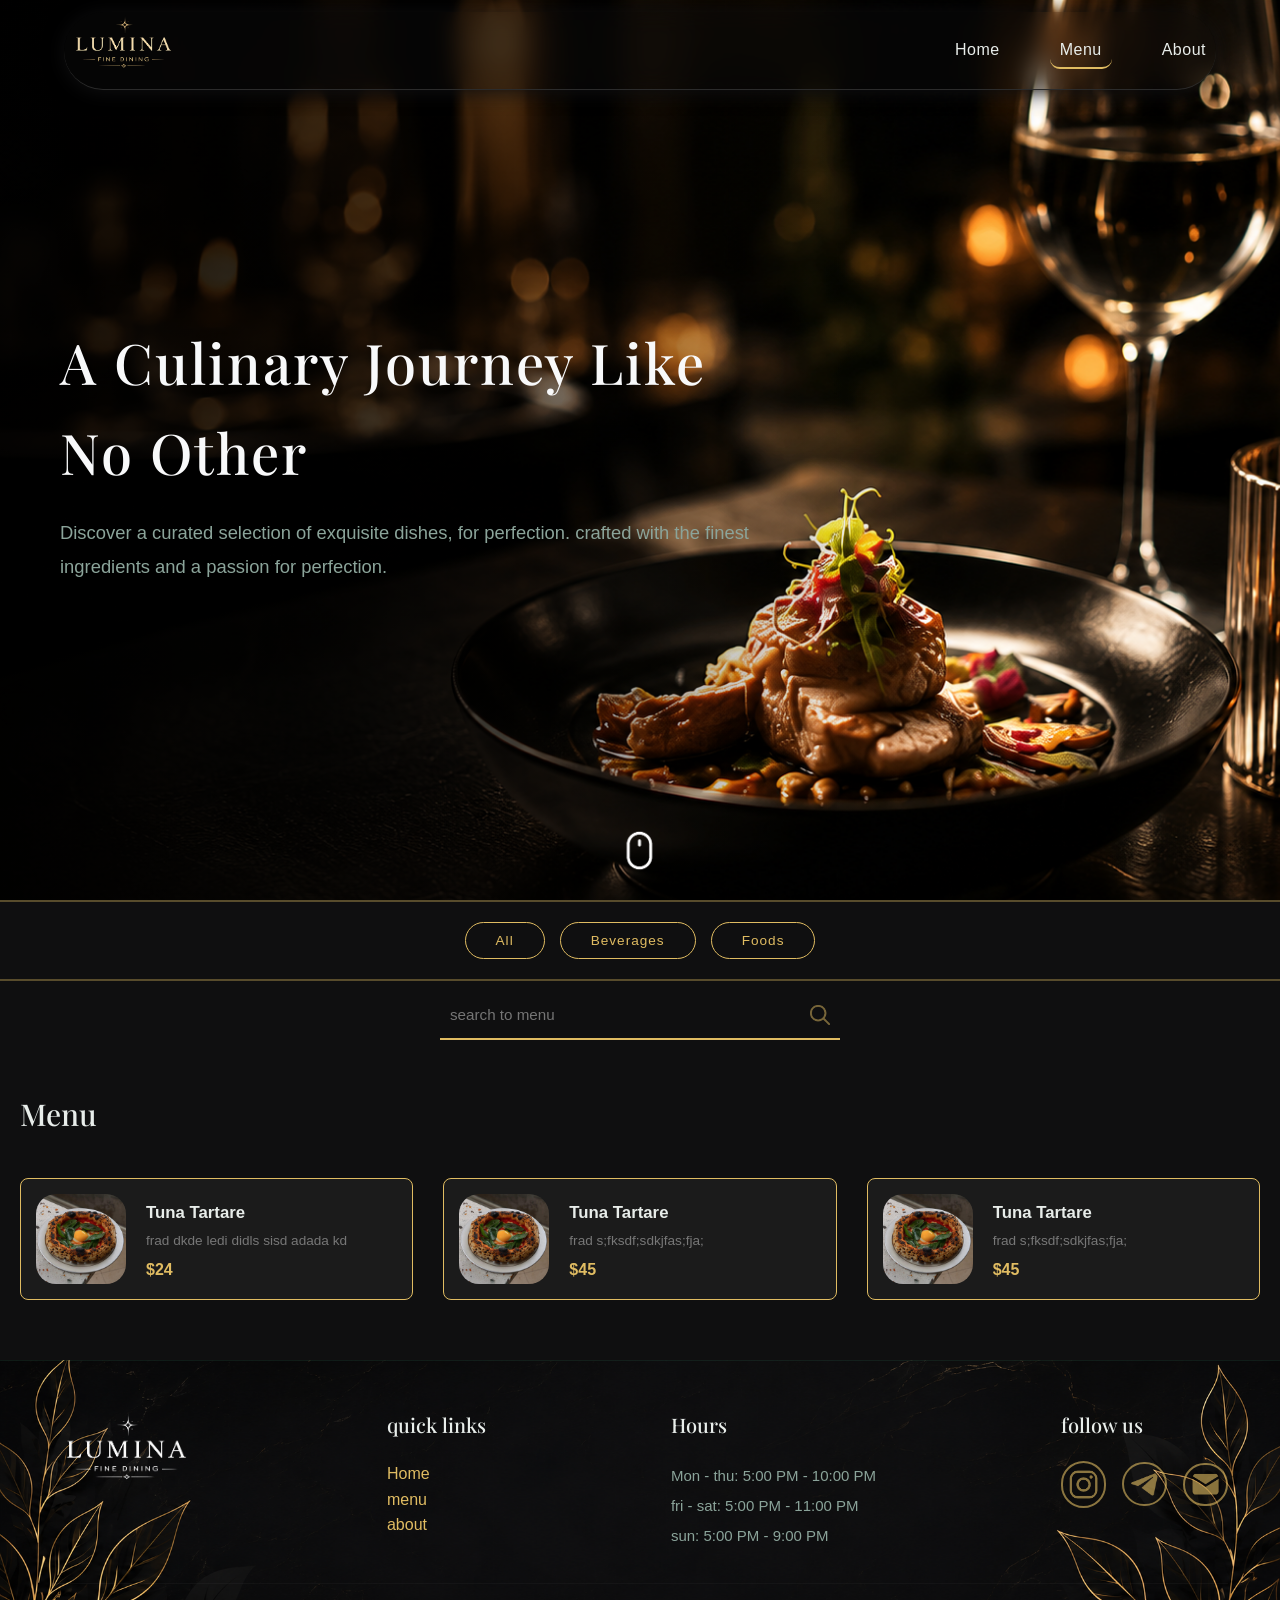
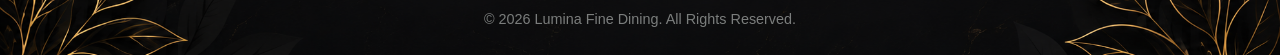
==== pages/menu.html @ c66d8be3 "Adding Lumina to GitHub" ====
<!DOCTYPE html>
<html lang="en">

<head>
    <meta charset="UTF-8">
    <meta name="viewport" content="width=device-width, initial-scale=1.0">
    <meta name="theme-color" content="#e0bc62" />
    <title>Lumina | menu</title>
    <link rel="shortcut icon" href="../assets/icon/favicon.png" type="image/x-icon">
    <link rel="stylesheet" href="../assets/style/style.css">
    <script src="../assets/src/index.js" type="module" defer></script>
</head>
<nav>
        <div class="navbar_box">
            <a href="../index.html" class="logo_imgae">
                <img src="../assets/image/logo.png" alt="image_logo">
            </a>
            <div class="items">
                <a href="../index.html">home</a>
                <a class="items_active">menu</a>
                <a href="">about</a>
            </div>
            <div class="items_menu">
                <img src="../assets/icon/menu.png" alt="">
            </div>
        </div>
    </nav>
<body id="section_one">
    
    <main>
        <section class="header">
            <div class="header_box">
                <h1>A Culinary Journey Like No Other</h1>
                <p>
                    Discover a curated selection of exquisite dishes, for perfection. crafted with the finest ingredients and a passion for perfection.
                </p>
            </div>
            <div class="scroll_box">
                <img class="scroll" src="../assets/icon/iconScroll.png" alt="">
            </div>
        </section>
        <section class="Category">
            <div class="category_box">
                <button id="btn_category_all">all</button>
                <button id="btn_category_beverages">Beverages</button>
                <button id="btn_category_foods">foods</button>
            </div>
        </section>
        <section id="search" class="search">
            <div class="search_box">
                <input type="text" placeholder="search to menu" name="search_box" id="search_box">
                <img src="../assets/icon/search.png" alt="">
            </div>
            
        </section>
        <section class="menu">
            <h2>menu</h2>
            <div class="menu_box">
                <div class="menu_item">
                    <div class="image_menu_item">
                        <img src="../assets/image/items/pizza.jpeg" alt="">
                    </div>
                    <div class="texts_menu_item">
                        <h3>tuna tartare</h3>
                        <p>frad dkde ledi didls sisd  adada kd</p>
                        <span>$24</span>
                    </div>
                </div>
            </div>
        </section>
    </main>
    <footer>
        <div class="footer_box">
            <a href="../index.html" class="logo_image">
                <img src="../assets/image/logo.png" alt="logo_image">
            </a>
            <div class="footer_items hidden">
                <span class="span">quick links</span>
                <div class="links_items">
                    <a href="../index.html">Home</a>
                    <a href="#section_one">menu</a>
                    <a href="">about</a>
                </div>
            </div>
            <div class="footer_items hidden">
                <span class="span">Hours</span>
                <div class="footer_items_hours">
                    <span>Mon - thu: 5:00 PM - 10:00 PM</span>
                    <span>fri - sat: 5:00 PM - 11:00 PM</span>
                    <span>sun: 5:00 PM - 9:00 PM</span>
                </div>
            </div>
            <div class="footer_items">
                <span class="span">follow us</span>
                <ul>
                    <li>
                        <a target="_blank" href="https://www.instagram.com/yavar_mohmadi/">
                            <img width="45px" src="../assets/icon/instagram.png" alt="">
                        </a>
                    </li>
                    <li>
                        <a target="_blank" href="https://t.me/yavarM5492">
                            <img width="45px" src="../assets/icon/telegram.png" alt="">
                        </a>
                    </li>
                    <li>
                        <a target="_blank" href="mailto:yavar3424@gmail.com">
                            <img width="45px" src="../assets/icon/email.png" alt="">
                        </a>
                    </li>
                </ul>
            </div>
            <div class="footer_end">
                <span>© 2026 Lumina Fine Dining. All Rights Reserved.</span>
            </div>
        </div>
    </footer>
</body>

</html>
---- assets/style/style.css ----
/* style.css */
:root {
    --light-bg: #F8F9FA;
    --text-dark: #333333;
    --text-light: #F8F9FA;
    --gold-accent: #e0bc62;
    --dark-text: #E8EDEA;
    --dark-muted: #8BA49A;
}

@font-face {
    font-family: "title";
    src: url(../font/PlayfairDisplay-Medium.ttf);
}

* {
    margin: 0;
    padding: 0;
    box-sizing: border-box;
    scroll-behavior: smooth;
}

body {
    font-family: sans-serif;
    color: var(--dark-text);
    line-height: 1.6;
    background-color: #0F0F10;
}
::selection{
    background-color: var(--gold-accent);
    color: #0F0F10;
}
img , svg{
    user-select: none;
}
::-webkit-scrollbar {
  width: 6px;
}
::-webkit-scrollbar-track {
  background: #0F0F10;
}
::-webkit-scrollbar-thumb {
  background: linear-gradient(to top, #e0bc62b4, transparent);
  border-radius: 10px;
}

a {
    text-decoration: none;
}

/* ===== NAVBAR ===== */
nav {
    margin-top: 20px;
    /* padding: 0.4rem 2rem; */
    background-color: #0f0f1056;
    backdrop-filter: blur(12px);
    box-shadow: 0 2px 20px #0F0F10;
    border-radius: 9999px;
    position: fixed;
    top: 12px;
    left: 0;
    right: 0;
    width: 90%;
    margin: 0 auto;
    z-index: 100;
    border-bottom: 1px solid #2B2B2B;
}

.navbar_box {
    display: flex;
    justify-content: space-between;
    align-items: center;
    max-width: 1200px;
    margin: 0 auto;
}

.logo_imgae img {
    width: 120px;
}

.items {
    display: flex;
    gap: 2.5rem;
    font-weight: 500;
    color: var(--dark-text);
}

.items a {
    cursor: pointer;
    text-transform: capitalize;
    transition: color 0.3s;
    padding: 5px 10px;
    font-size: 1rem;
    color: #E8EDEA;
    letter-spacing: 0.5px;
}

.items a:hover {
    color: var(--gold-accent);
}

.items_active {
    color: var(--gold-accent);
    border-radius: 10px;
    border-bottom: 2px solid var(--gold-accent);
}

.items_menu {
    all: unset;
    display: none;
    cursor: default;
    color: var(--dark-text);
}

.items_menu img {
    width: 35px;
}

/* ===== HEADER SECTION ===== */
.header_section {
    background: linear-gradient(to right, rgba(0, 0, 0, 0.8) 0%, rgba(0, 0, 0, 0.5) 40%, rgba(0, 0, 0, 0) 70%), url('../image/backgruond_section_one.png') center/cover no-repeat;
    color: var(--dark-text);
    padding: 5rem 60px 8rem;
    text-align: left;
    min-height: 100vh;
    display: flex;
    align-items: center;
    position: relative;
}

.header_section::after {
    content: '';
    position: absolute;
    bottom: 0;
    left: 0;
    right: 0;
    height: 120px;
    background: linear-gradient(to top, #0F0F10, transparent);
}

.header_section_box {
    max-width: 1200px;
    /* margin: 0 auto; */
    width: 100%;
    position: relative;
    z-index: 2;
    animation: animation .7s ease-out ;
}
.header_section_text{
    animation: animation .7s ease-out ;
}
.header_section_text h1 {
    font-family: "title", sans-serif;
    font-size: 4.5rem;
    font-weight: 300;
    line-height: 1.1;
    margin-bottom: 0.25rem;
}

.span_h1 {
    font-family: "title", sans-serif;
    font-size: 4.5rem;
    font-weight: 500;
    color: var(--gold-accent);
    display: block;
    margin-bottom: 1.5rem;
}

.header_section_text p {
    font-size: 1.25rem;
    opacity: 0.85;
    max-width: 550px;
    margin-bottom: 2.5rem;
    line-height: 1.7;
}

.explore_menu {
    background: var(--gold-accent);
    color: #1B1B1B;
    display: inline-block;
    text-transform: capitalize;
    border: none;
    padding: 1rem 3.5rem;
    font-family: "title", sans-serif;
    font-size: 1rem;
    font-weight: 600;
    letter-spacing: 1.5px;
    cursor: pointer;
    transition: all 0.5s ease;
    border-radius: 4px;
}

.explore_menu:hover{
    transform: translateY(-4px);
    background-color: #ffd363;
}

/* ===== FEATURES SECTION ===== */
.features {
    padding: 5rem 2rem;
}

.features_box {
    display: grid;
    grid-template-columns: repeat(4, 1fr);
    gap: 2rem;
    max-width: 1200px;
    margin: 0 auto;
}

.features_item {
    background-color: #1B1B1B;
    padding: 2.5rem 1.5rem;
    border-radius: 16px;
    border: 1px solid var(--gold-accent);
    box-shadow: 0 4px 30px rgba(0, 0, 0, 0.3);
    text-align: center;
    transition: transform 0.3s, box-shadow 0.3s, border-color 0.3s;
}

.features_item:hover {
    transform: translateY(-8px);
    box-shadow: 0 12px 40px rgba(0, 0, 0, 0.4);
    border-color: var(--gold-accent);
}

.features_item_icon {
    color: var(--gold-accent);
    margin-bottom: 1.25rem;
}

.features_item_icon svg {
    width: 100px;
    height: 100px;
}

.features_item h4 {
    font-size: 1.3rem;
    font-weight: 600;
    margin-bottom: 0.75rem;
    color: var(--dark-text);
}

.features_item span {
    font-size: 0.95rem;
    color: var(--dark-muted);
    line-height: 1.6;
}

/* ===== CONTACT SECTION ===== */
.Contact {
    padding: 5rem 2rem;
    display: flex;
    justify-content: space-between;
    align-items: center;
    border: 1px solid var(--gold-accent);
    border-left: none;
    border-right: none;
}


.contact_items_left {
    display: flex;
    flex-direction: column;
    margin-left: 25px;
    justify-content: center;
}

.contact_items_right {
    width: 50%;
}

.contact_items_left h2 {
    font-family: "title", sans-serif;
    font-size: 32px !important;
    font-weight: 300;
    color: var(--dark-text);
}

.contact_items_left p {
    font-size: 18px;
    color: var(--dark-muted);
    margin-bottom: 10px;
}

.contact_items_left ul {
    list-style: none;
    display: flex;
    flex-direction: column;
}

.contact_items_left ul li {
    display: flex;
    gap: 1rem;
    margin: 14px 0;
    height: 20px !important;
    font-size: 14px !important;
    color: var(--dark-muted);
}

.contact_items_left ul li img {
    width: 30px;
    height: 30px;
}

.contact_items_left ul li span {
    font-size: 18px;
}

.image_contact {
    color: var(--gold-accent);
    width: 100px;
    height: 100px;
    display: flex;
    align-items: center;
    justify-content: center;
}

.contact_items_right a {
    display: block;
    width: 100%;
    border-radius: 16px;
    overflow: hidden;
    box-shadow: 0 6px 30px rgba(0, 0, 0, 0.3);
    transition: transform 0.3s, box-shadow 0.3s;
    border: 1px solid rgba(45, 106, 79, 0.15);
}

.contact_items_right a:hover {
    transform: scale(1.01);
    box-shadow: 0 10px 40px rgba(0, 0, 0, 0.4);
}

.contact_items_right img {
    width: 100%;
    height: 300px;
    object-fit: cover;
    display: block;
}

/* ===== FOOTER ===== */
footer {
    background: url('../image/backgruond_footer.png') center/cover no-repeat;
    color: var(--dark-text);
    padding: 3rem 2rem 1.5rem;
    border-top: 1px solid rgba(45, 106, 79, 0.2);
    overflow: hidden;
}

.footer_box {
    margin: 0 auto;
    display: flex;
    flex-wrap: wrap;
    justify-content: space-between;
    margin: 0 20px;
}

.logo_image img {
    width: 150px;
    filter: brightness(0) invert(1);
}

.span {
    font-family: "title", sans-serif;
}

.footer_items span {
    font-size: 20px;
    display: flex;
    padding-bottom: 20px;
    color: #E8EDEA;
}

.footer_items img {
    padding: 5px;
    border: 2px solid var(--gold-accent);
    border-radius: 9999px;
}

.footer_items_hours span {
    color: var(--dark-muted);
    font-size: 18px;
    padding: 3px 0;
}

.footer_items ul {
    display: flex;
    gap: 1rem;
    list-style: none;
}

.footer_items ul li {
    display: flex;
    align-items: center;
}
.scroll_box{
    width: 100%;
    position: absolute;
    left: 0;
    display: flex;
    flex-direction: column;
    align-items: center;
    margin-bottom: 0px;
    bottom: 0;
    z-index: 10;
}
.scroll_boxx{
    /* margin-bottom: 40px; */
}
.scroll{
    width: 100px;
    bottom: 2px;
    animation: identifier 1.5s ease-in-out infinite alternate;
}
@keyframes identifier {
    0%{
        transform: translateY(-30px);
    }
    100%{
        transform: translateY(0);
    }
}
.footer_items ul li a {
    color: var(--dark-text);
    opacity: 0.6;
    transition: opacity 0.3s, color 0.3s, transform 0.2s;
    display: inline-block;
}

.footer_items ul li a:hover {
    opacity: 1;
    color: var(--gold-accent);
    transform: translateY(-2px);
}

.links_items a {
    display: flex;
    flex-direction: column;
    color: var(--gold-accent);
    font-size: 16px;
}

.footer_items_hours>span {
    font-size: 15px;
}

.footer_end {
    width: 100%;
    text-align: center;
    margin-top: 2rem;
    padding-top: 1.5rem;
    border-top: 1px solid rgba(255, 255, 255, 0.06);
    font-size: 0.9rem;
    opacity: 0.5;
}

.item_load {
    opacity: 0;
    transform: translateY(80px);
    transition: all 0.7s ease;
}

.item_load_show {
    transform: scale(1);
    transform: translateY(0);
    opacity: 1;
}

/* ===== RESPONSIVE ===== */
@media (max-width: 992px) {
    .features_box {
        grid-template-columns: repeat(2, 1fr);
    }

    .header_section_text h1,
    .span_h1 {
        font-size: 3.2rem;
    }

    .header_section {
        padding: 7rem 2rem 6rem;
        min-height: 70vh;
    }
}

@media (max-width: 768px) {
    .items {
        display: none;
    }

    .items_menu {
        display: block;
    }
    .items_menu img{
        width: 30px;
    }
    .header_section {
        padding: 5rem 1.5rem 4rem;
        min-height: 60vh;
    }

    .hidden {
        display: none;
    }

    .footer_items>span {
        justify-content: center;
    }
    .scroll_box{
        display: none;
    }
    .header_section_text h1,
    .span_h1 {
        font-size: 2.4rem;
    }

    .header_section_text p {
        font-size: 1rem;
    }

    .features_box {
        grid-template-columns: 1fr;
    }

    .features_item {
        padding: 2rem 1.5rem;
    }

    .Contact {
        padding: 3rem 1.5rem;
    }

    .contact_items_left,
    .contact_items_right {
        flex: 1 1 100%;
        gap: 2rem;
    }

    .contact_items_left h2 {
        font-size: 2rem;
    }

    .Contact {
        flex-direction: column;
    }

    .contact_items_right {
        width: 90%;
        margin-top: 20px;
    }

    .footer_box {
        flex-direction: column;
        gap: 2rem;
        text-align: center;
    }

    .footer_items ul {
        gap: 1rem;
        flex-wrap: wrap;
        justify-content: center;
    }
}

@media (max-width: 480px) {
    nav {
        padding: 0.6rem 1rem;
    }

    .logo_imgae img {
        width: 80px;
    }

    .header_section_text h1,
    .span_h1 {
        font-size: 1.8rem;
    }

    .explore_menu {
        padding: 0.8rem 2rem;
        font-size: 0.9rem;
    }

    .contact_items_left h2 {
        font-size: 1.6rem;
    }

    .contact_items_left ul li {
        font-size: 0.9rem;
    }

    .features_item_icon svg {
        width: 44px;
        height: 44px;
    }

    .footer_items img {
        width: 40px;
    }
}

/* ============================================================
   MENU PAGE STYLES
   ============================================================ */

/* ----- HEADER SECTION (قرمز موقتی برای دسکتاپ) ----- */
.header {
    background: linear-gradient(to right, rgba(0, 0, 0, 0.8) 0%, rgba(0, 0, 0, 0.5) 40%, rgba(0, 0, 0, 0) 70%), url('../image/food_header_menu.png') center/cover no-repeat;
    padding: 0px 60px 0px;
    text-align: start;
    top: 0;
    color: var(--text-light, #F8F9FA);
    min-height: 100vh;
    display: flex;
    align-items: center;
    justify-content: start;
}

.header_box {
    max-width: 700px;
    animation: animation .7s ease-out ;
}

@keyframes animation {
    0% {
        opacity: 0;
        transform: translateY(80px);
    }

    100% {
        transform: scale(1);
        transform: translateY(0);
        opacity: 1;
    }
}

.header_box h1 {
    font-family: "title";
    font-size: clamp(2rem, 5vw, 3.5rem);
    font-weight: 300;
    letter-spacing: 2px;
    margin-bottom: 20px;
}

.header_box p {
    font-size: clamp(0.95rem, 1.5vw, 1.15rem);
    color: var(--dark-muted);
    font-weight: 300;
    line-height: 1.8;
}

/* ===== CATEGORY FILTER ===== */
.Category {
    padding: 20px;
    text-align: center;
    border: 2px solid #e0bc6259;
    border-right: none;
    border-left: none;
}

.category_box {
    display: flex;
    justify-content: center;
    gap: 15px;
    flex-wrap: wrap;
}
.category_box button {
    padding: 10px 30px;
    border: 1px solid var(--gold-accent);
    background: transparent;
    color: var(--gold-accent);
    font-size: 0.85rem;
    font-weight: 500;
    letter-spacing: 1px;
    text-transform: capitalize;
    cursor: pointer;
    transition: all 0.3s ease;
    font-family: inherit;
    border-radius: 30px;
}

.category_box button:hover,
.category_box button.active {
    background: var(--gold-accent, #e0bc62);
    color: #ffffff;
}
.menu_explore{
    margin-top: 30px;
}
/* ===== SEARCH BAR ===== */
.search {
    padding: 10px 20px 30px;
    text-align: center;
}

.search_box {
    max-width: 400px;
    margin: 0 auto;
    display: flex;
    align-items: center;
    border-bottom: 2px solid var(--gold-accent, #e0bc62);
    padding: 5px 10px;
}

.search_box input {
    flex: 1;
    border: none;
    outline: none;
    padding: 10px 0;
    font-size: 0.95rem;
    font-family: inherit;
    background: transparent;
    color: #999;
    font-weight: 300;
}

.search_box img {
    width: 20px;
    height: 20px;
    opacity: 0.5;
}

/* ===== MENU GRID ===== */
.menu {
    padding: 20px 20px 60px;
    max-width: 1300px;
    margin: 0 auto;
}

.menu_box {
    display: grid;
    grid-template-columns: repeat(auto-fill, minmax(320px, 1fr));
    gap: 35px 30px;
}

.menu h2 {
    font-family: "title";
    font-weight: 400;
    font-size: 30px;
    text-transform: capitalize;
    padding-bottom: 40px;
}

/* ===== MENU ITEM ===== */
.menu_item {
    display: flex;
    gap: 20px;
    align-items: center;
    padding: 15px;
    border-radius: 8px;
    transition: all 0.3s ease;
    cursor: pointer;
    border: 1px solid var(--gold-accent);
    background: #1B1B1B;
}

.menu_item:hover {
    transform: translateY(-4px);
    box-shadow: 0 0px 15px #0000008d;
}

.image_menu_item {
    width: 90px;
    height: 90px;
    flex-shrink: 0;
    border-radius: 20px;
    overflow: hidden;
}

.image_menu_item img {
    width: 100%;
    height: 100%;
    object-fit: cover;
}

.texts_menu_item {
    text-align: start;
    padding-top: 5px;
}

.texts_menu_item h3 {
    font-size: 1.05rem;
    font-weight: 700;
    color: var(--dark-text);
    margin-bottom: 4px;
    text-transform: capitalize;
}

.texts_menu_item p {
    font-size: 0.85rem;
    color: #777;
    font-weight: 300;
    line-height: 1.5;
    margin-bottom: 6px;
}

.texts_menu_item span {
    font-size: 1rem;
    text-align: end;
    font-weight: 600;
    color: var(--gold-accent, #e0bc62);
}

/* ===== RESPONSIVE ===== */

/* تبلت و موبایل - حذف رنگ قرمز */
@media (max-width: 1024px) {
    .header {
        background-image: linear-gradient(rgba(0, 0, 0, 0.175)), url(../image/food_header_menu.png);
        padding: 100px 20px 60px;
    }
    .header_box p{
        color: var(--light-bg);
    }
}

@media (max-width: 768px) {
     ::-webkit-scrollbar {
        width: 0;
        height: 0;
        background: transparent;
    }
    
    * {
        scrollbar-width: none;
        -ms-overflow-style: none;
    }
    .header {
        padding: 90px 16px 50px;
        min-height: auto;
    }
    .header_box h1 {
        font-size: 1.8rem;
    }

    .menu_box {
        grid-template-columns: 1fr;
        gap: 20px;
    }

    .menu_item {
        padding: 12px;
        gap: 15px;
    }

    .image_menu_item {
        width: 70px;
        height: 70px;
    }

    .texts_menu_item h3 {
        font-size: 0.95rem;
    }

    .texts_menu_item p {
        font-size: 0.8rem;
    }

    .category_box {
        gap: 10px;
    }

    .category_box button {
        padding: 8px 20px;
        font-size: 0.75rem;
    }

    .search_box {
        max-width: 300px;
    }
}

@media (max-width: 480px) {
    .header {
        padding: 80px 12px 40px;
    }

    .header_box h1 {
        font-size: 1.5rem;
    }

    .header_box p {
        font-size: 0.85rem;
    }

    .image_menu_item {
        width: 60px;
        height: 60px;
    }

    .texts_menu_item h3 {
        font-size: 0.85rem;
    }

    .texts_menu_item p {
        font-size: 0.75rem;
    }

    .texts_menu_item span {
        font-size: 0.85rem;
    }

    .category_box button {
        padding: 6px 16px;
        font-size: 0.7rem;
    }

    .menu {
        padding: 10px 12px 40px;
    }
}
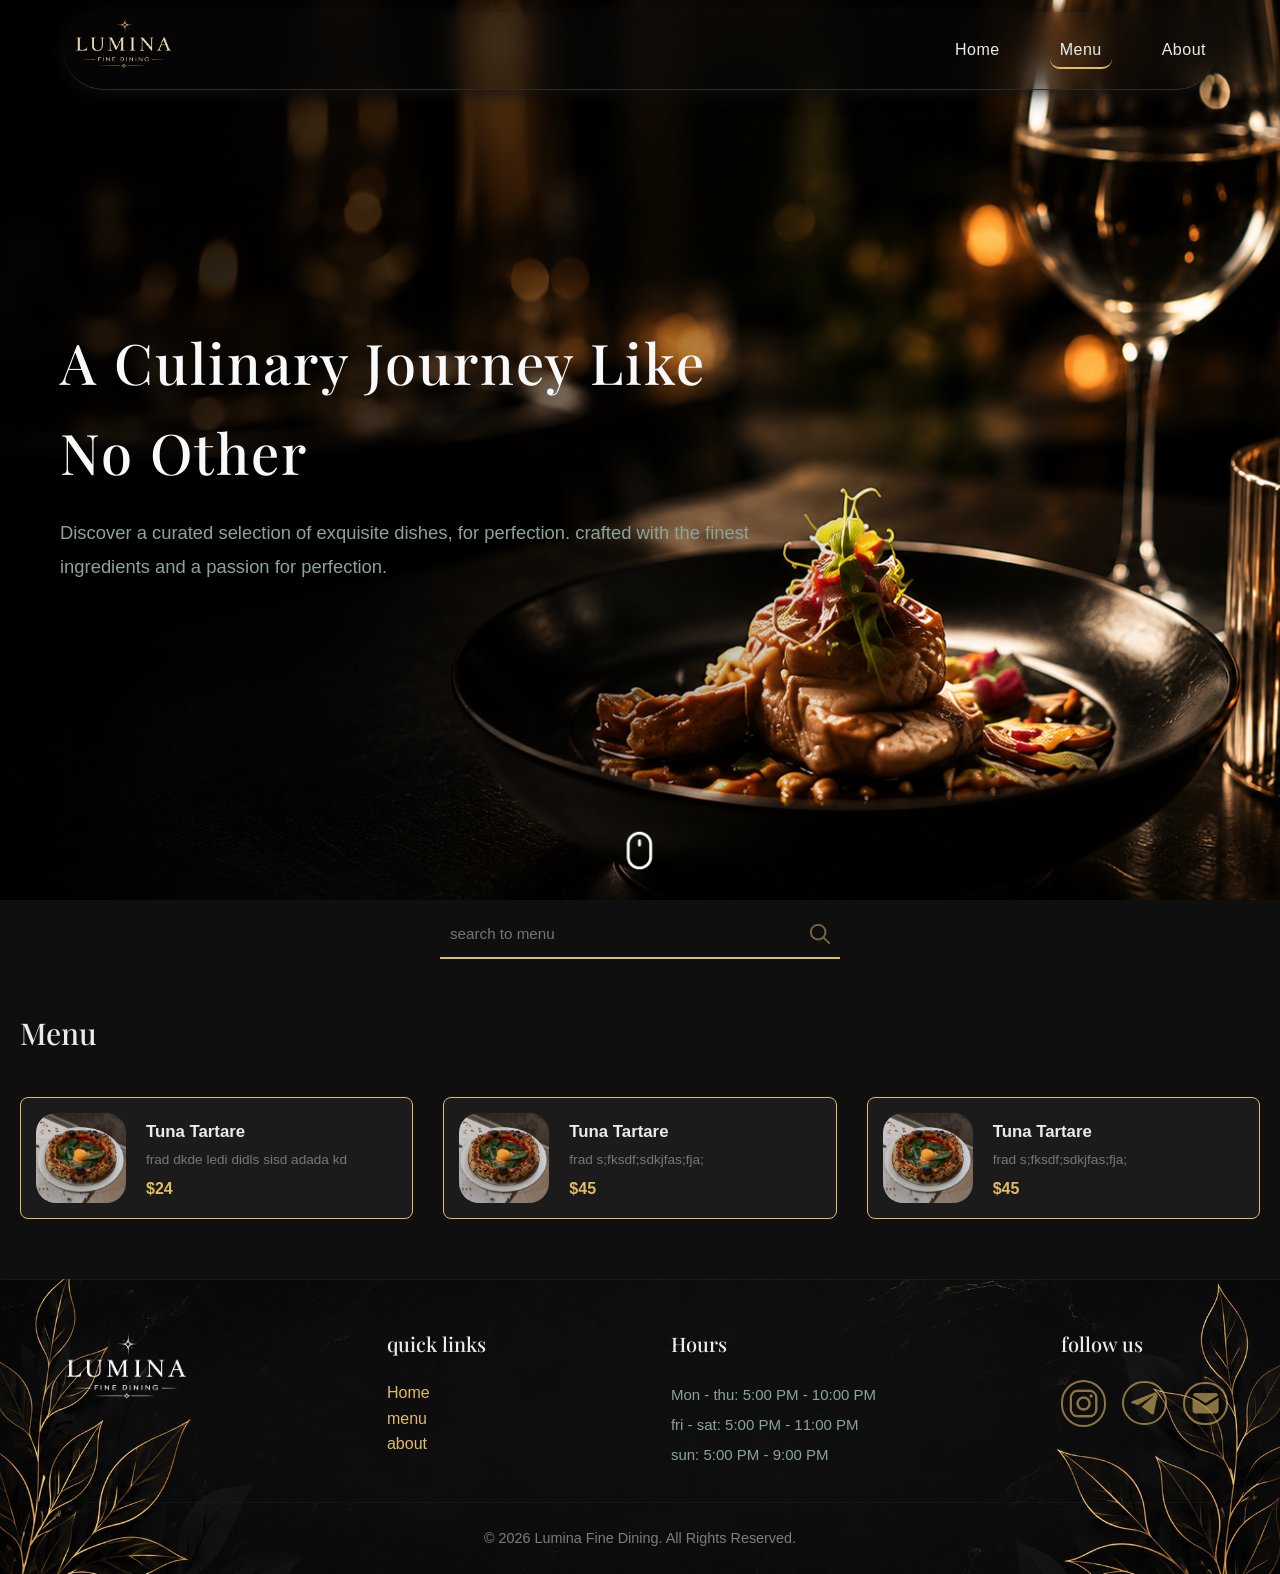
==== commit 64235eba: "Clear category" ====
--- a/pages/menu.html
+++ b/pages/menu.html
@@ -37,13 +37,6 @@
             </div>
             <div class="scroll_box">
                 <img class="scroll" src="../assets/icon/iconScroll.png" alt="">
-            </div>
-        </section>
-        <section class="Category">
-            <div class="category_box">
-                <button id="btn_category_all">all</button>
-                <button id="btn_category_beverages">Beverages</button>
-                <button id="btn_category_foods">foods</button>
             </div>
         </section>
         <section id="search" class="search">
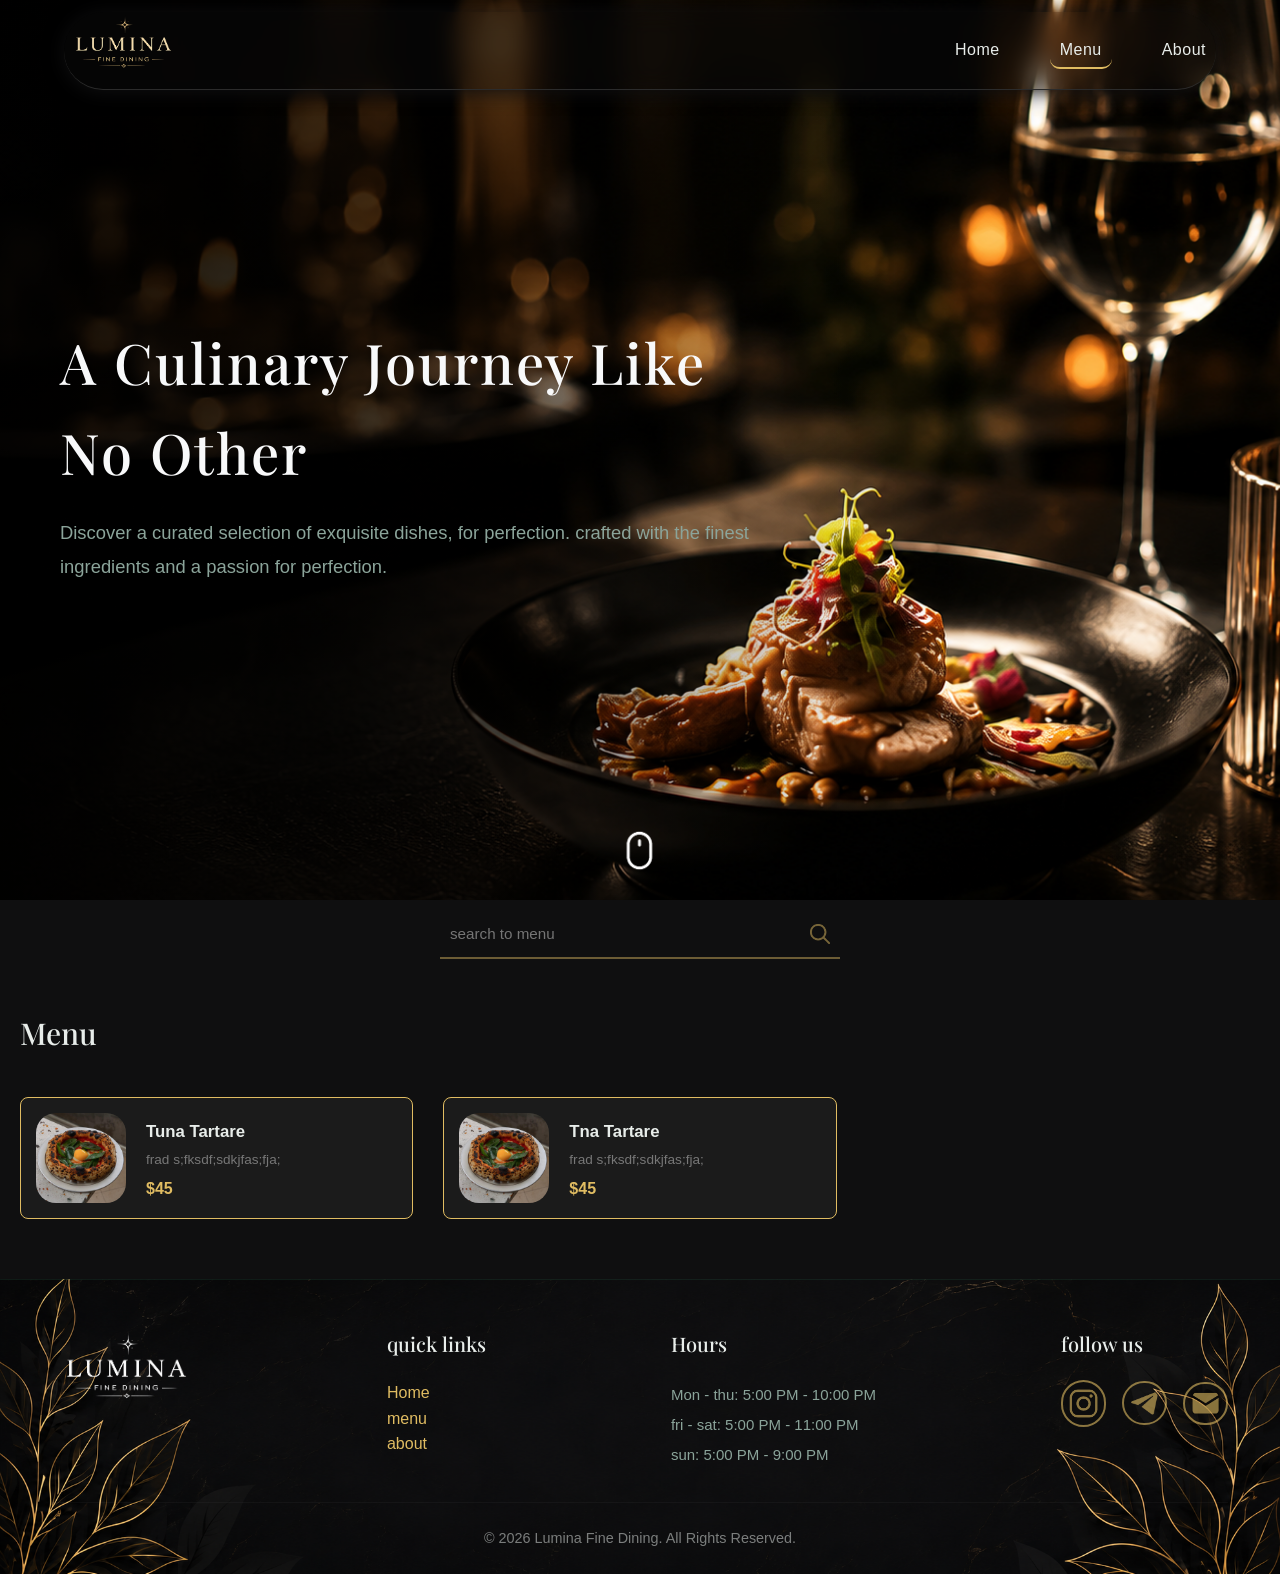
==== commit 2b857b84: "Creating a search box" ====
--- a/pages/menu.html
+++ b/pages/menu.html
@@ -44,7 +44,6 @@
                 <input type="text" placeholder="search to menu" name="search_box" id="search_box">
                 <img src="../assets/icon/search.png" alt="">
             </div>
-            
         </section>
         <section class="menu">
             <h2>menu</h2>
--- a/assets/style/style.css
+++ b/assets/style/style.css
@@ -40,10 +40,14 @@
   background: #0F0F10;
 }
 ::-webkit-scrollbar-thumb {
-  background: linear-gradient(to top, #e0bc62b4, transparent);
+    background-color: #e0bc62b4;
+  /* background: linear-gradient(to top, #e0bc62b4, transparent); */
   border-radius: 10px;
-}
-
+  transition: background-color 3s ease;
+}
+::-webkit-scrollbar-thumb:hover{
+    background-color: #f0c968ca;
+}
 a {
     text-decoration: none;
 }
@@ -698,8 +702,12 @@
     margin: 0 auto;
     display: flex;
     align-items: center;
-    border-bottom: 2px solid var(--gold-accent, #e0bc62);
+    border-bottom: 2px solid #e0bc6272;
     padding: 5px 10px;
+    transition: border-bottom .3s ease-in-out;
+}
+.search_box_fucos{
+    border-bottom: 2px solid #f1c34e;
 }
 
 .search_box input {
@@ -713,13 +721,14 @@
     color: #999;
     font-weight: 300;
 }
-
 .search_box img {
     width: 20px;
     height: 20px;
     opacity: 0.5;
 }
-
+.response{
+    color: #777;
+}
 /* ===== MENU GRID ===== */
 .menu {
     padding: 20px 20px 60px;
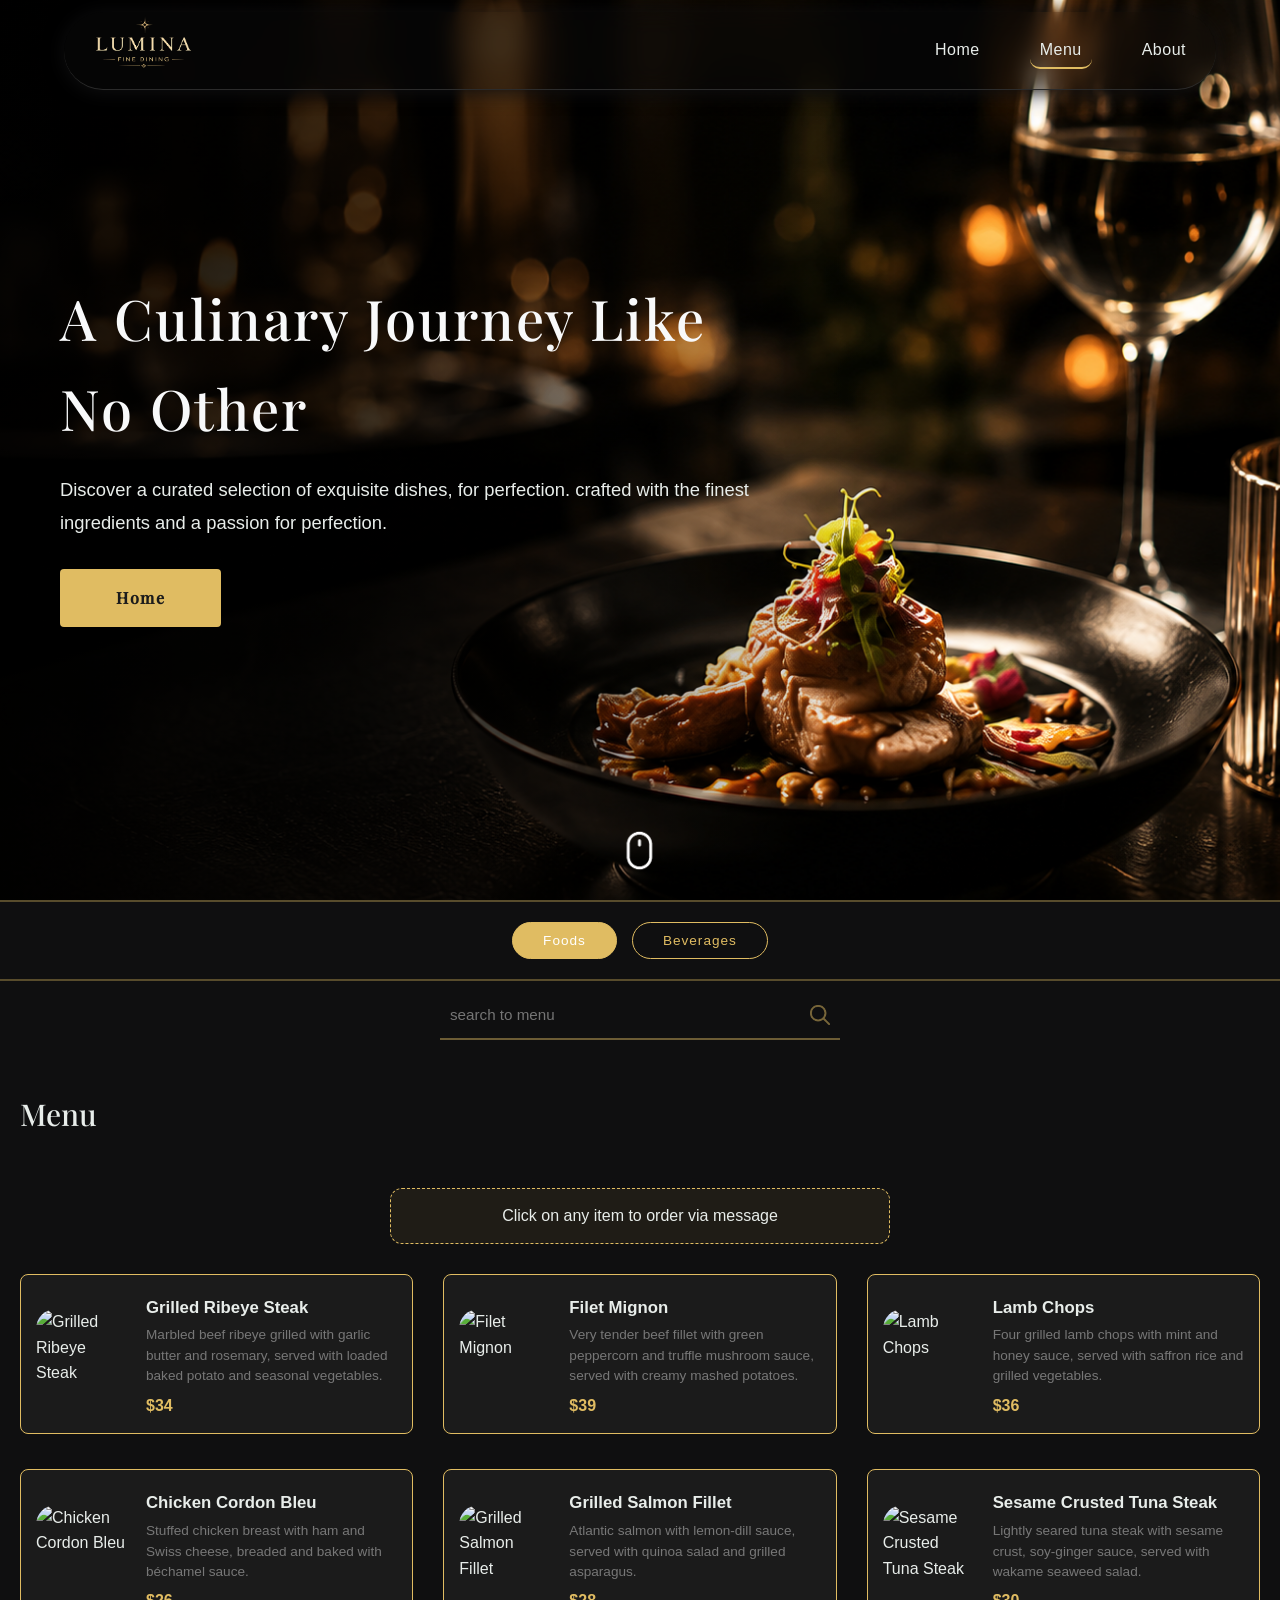
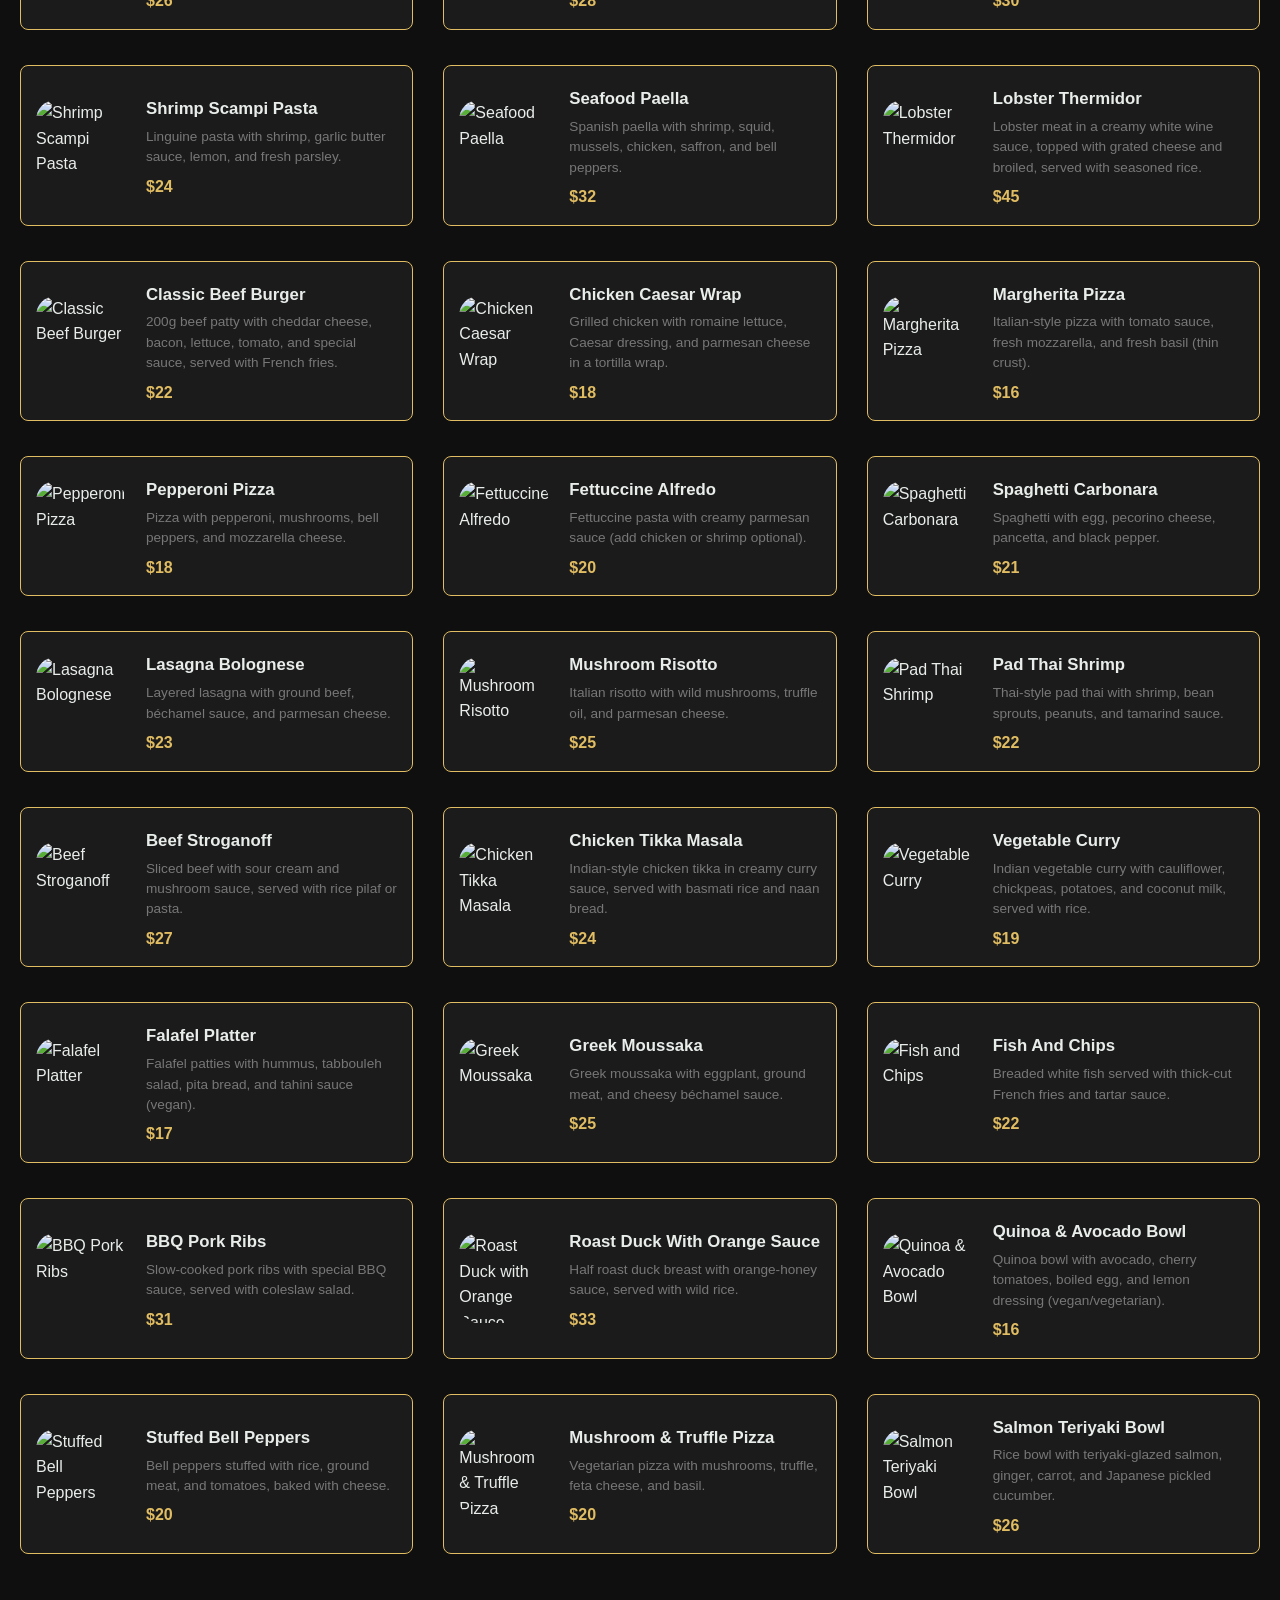
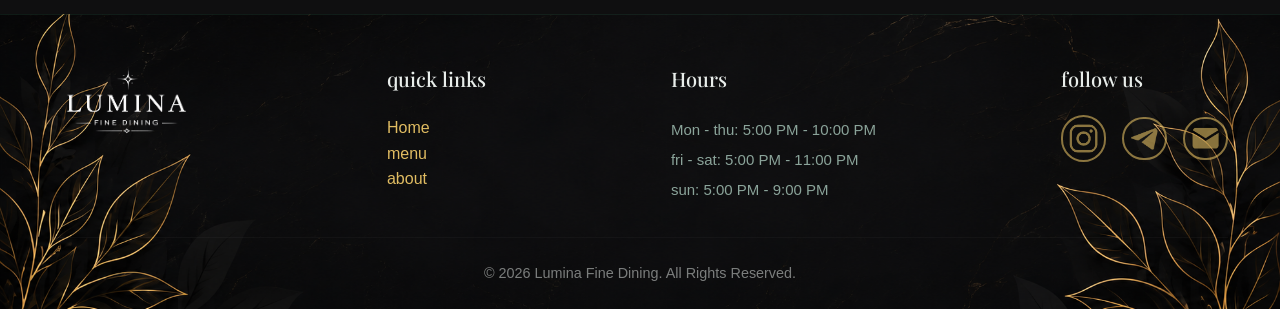
==== commit d93b62e2: "Completing the project" ====
--- a/pages/menu.html
+++ b/pages/menu.html
@@ -10,55 +10,90 @@
     <link rel="stylesheet" href="../assets/style/style.css">
     <script src="../assets/src/index.js" type="module" defer></script>
 </head>
-<nav>
-        <div class="navbar_box">
-            <a href="../index.html" class="logo_imgae">
-                <img src="../assets/image/logo.png" alt="image_logo">
-            </a>
-            <div class="items">
-                <a href="../index.html">home</a>
-                <a class="items_active">menu</a>
-                <a href="">about</a>
+<body id="section_one">
+<header>
+    <nav>
+    <div class="navbar_box">
+        <a href="../index.html" class="logo_imgae">
+            <img src="../assets/image/logo.png" alt="image_logo">
+        </a>
+        <div class="items">
+            <a href="../index.html">home</a>
+            <a class="items_active">menu</a>
+            <a href="about.html">about</a>
+        </div>
+        <div class="items_menu">
+            <img src="../assets/icon/menu.png" alt="">
+        </div>
+    </div>
+</nav>
+<div class="allbg"></div>
+    <div class="menu_mobile">
+        <div class="menu_mobile_box">
+            <div class="menu_mobile_close_box">
+                <button class="close_menu_mobile">
+                <img src="../assets//icon/close.png" alt="close menu">
+            </button>
             </div>
-            <div class="items_menu">
-                <img src="../assets/icon/menu.png" alt="">
+            <div class="menu_mobile_items">
+                <a href="../index.html">
+                    <img src="../assets/image/logo.png" alt="logo">
+                </a>
+                <div class="menuitems">
+                    <a href="../index.html">Home</a>
+                    <a class="menuitems_active">Menu</a>
+                    <a href="about.html">About</a>
+                </div>
+                <div class="menu_mobile_abut">
+                    <a target="_blank" href="https://www.instagram.com/yavar_mohmadi/">
+                            <img width="45px" src="../assets/icon/instagram.png" alt="">
+                        </a>
+                        <a target="_blank" href="https://t.me/yavarM5492">
+                            <img width="45px" src="../assets/icon/telegram.png" alt="">
+                        </a>
+                        <a target="_blank" href="mailto:yavar3424@gmail.com">
+                            <img width="45px" src="../assets/icon/email.png" alt="">
+                        </a>
+                </div>
             </div>
         </div>
-    </nav>
-<body id="section_one">
-    
+    </div>
+</header>
+
     <main>
         <section class="header">
             <div class="header_box">
                 <h1>A Culinary Journey Like No Other</h1>
                 <p>
-                    Discover a curated selection of exquisite dishes, for perfection. crafted with the finest ingredients and a passion for perfection.
+                    Discover a curated selection of exquisite dishes, for perfection. crafted with the finest
+                    ingredients and a passion for perfection.
                 </p>
+                <a href="../index.html" class="explore_menu menu_explore">home</a>
             </div>
-            <div class="scroll_box">
-                <img class="scroll" src="../assets/icon/iconScroll.png" alt="">
+            <div class="scroll_box scroll_boxx">
+                <img class="scroll scrol" src="../assets/icon/iconScroll.png" alt="">
             </div>
         </section>
-        <section id="search" class="search">
-            <div class="search_box">
-                <input type="text" placeholder="search to menu" name="search_box" id="search_box">
-                <img src="../assets/icon/search.png" alt="">
-            </div>
-        </section>
-        <section class="menu">
-            <h2>menu</h2>
-            <div class="menu_box">
-                <div class="menu_item">
-                    <div class="image_menu_item">
-                        <img src="../assets/image/items/pizza.jpeg" alt="">
-                    </div>
-                    <div class="texts_menu_item">
-                        <h3>tuna tartare</h3>
-                        <p>frad dkde ledi didls sisd  adada kd</p>
-                        <span>$24</span>
-                    </div>
+        <section class="menuAll">
+            <section class="Category">
+                <div class="category_box">
+                    <button id="categoryFood" class="active" data-category="food">Foods</button>
+                    <button id="categoryBeverage" data-category="beverage">Beverages</button>
                 </div>
-            </div>
+            </section>
+            <section id="search" class="search">
+                <div class="search_box">
+                    <input type="text" placeholder="search to menu" name="search_box" id="search_box">
+                    <img src="../assets/icon/search.png" alt="">
+                </div>
+            </section>
+            <section class="menu">
+                <h2>menu</h2>
+                <p class="order-hint-text">Click on any item to order via message</p>
+                <div class="menu_box">
+                    <!-- menuitems -->
+                </div>
+            </section>
         </section>
     </main>
     <footer>
@@ -71,7 +106,7 @@
                 <div class="links_items">
                     <a href="../index.html">Home</a>
                     <a href="#section_one">menu</a>
-                    <a href="">about</a>
+                    <a href="about.html">about</a>
                 </div>
             </div>
             <div class="footer_items hidden">
--- a/assets/style/style.css
+++ b/assets/style/style.css
@@ -1,4 +1,4 @@
-/* style.css */
+
 :root {
     --light-bg: #F8F9FA;
     --text-dark: #333333;
@@ -13,13 +13,24 @@
     src: url(../font/PlayfairDisplay-Medium.ttf);
 }
 
+input:-webkit-autofill,
+input:-webkit-autofill:hover,
+input:-webkit-autofill:focus,
+input:-webkit-autofill:active,
+textarea:-webkit-autofill,
+select:-webkit-autofill {
+    -webkit-box-shadow: 0 0 0 1000px transparent inset !important;
+    -webkit-text-fill-color: #f4da98c5 !important;
+    background-color: transparent !important;
+    background-image: none !important;
+    transition: background-color 9999s ease-in-out 0s !important;
+}
 * {
     margin: 0;
     padding: 0;
     box-sizing: border-box;
     scroll-behavior: smooth;
 }
-
 body {
     font-family: sans-serif;
     color: var(--dark-text);
@@ -41,7 +52,7 @@
 }
 ::-webkit-scrollbar-thumb {
     background-color: #e0bc62b4;
-  /* background: linear-gradient(to top, #e0bc62b4, transparent); */
+  
   border-radius: 10px;
   transition: background-color 3s ease;
 }
@@ -52,10 +63,10 @@
     text-decoration: none;
 }
 
-/* ===== NAVBAR ===== */
+
 nav {
     margin-top: 20px;
-    /* padding: 0.4rem 2rem; */
+    
     background-color: #0f0f1056;
     backdrop-filter: blur(12px);
     box-shadow: 0 2px 20px #0F0F10;
@@ -74,10 +85,10 @@
     display: flex;
     justify-content: space-between;
     align-items: center;
+    padding: 0 20px;
     max-width: 1200px;
     margin: 0 auto;
 }
-
 .logo_imgae img {
     width: 120px;
 }
@@ -102,7 +113,105 @@
 .items a:hover {
     color: var(--gold-accent);
 }
-
+.menu_mobile{
+    position: fixed;
+    width: 100%;
+    top: -200%;
+    left: 0;
+    display: flex;
+    justify-content: center;
+    z-index: 5555;
+    transition: all .3s ease;
+}
+.menu_mobile_items img{
+    width: 120px;
+}
+.menu_mobile_items{
+    display: flex;
+    flex-direction: column;
+    align-items: center;
+}
+.menu_mobile_box{
+    padding: 10px;
+    background-color: #0f0f1056;
+    backdrop-filter: blur(16px);
+    box-shadow: 0 2px 20px #0F0F10;
+    border: 1px solid var(--gold-accent);
+    border-radius: 14px;
+    display: flex;
+    flex-direction: column;
+}
+.menu_mobile_close_box{
+    display: flex;
+    flex-direction: column;
+    align-items: end;
+}
+.close_menu_mobile{
+    all: unset;
+    cursor: default;
+}
+.close_menu_mobile img{
+    width: 25px;
+}
+.menuitems{
+    display: flex;
+    flex-direction: column;
+    align-items: center;
+    padding: 20px;
+}
+.menuitems a{
+    width: 150px;
+    cursor: default;
+    margin: 4px 0;
+    color: #e3e3e3;
+    font-size: 14px !important;
+    padding: 5px 20px;
+}
+.menuitems a:hover{
+    background-image: linear-gradient(90deg, #e0bc6200, #ab8d4234, #e0bc6200);
+}
+.menu_mobile_abut{
+    display: flex;
+    justify-content: center;
+    margin-top: 18px;
+}
+.menu_mobile_abut a{
+    background-color: #0f0f1056;
+    border: 1px solid var(--gold-accent);
+    border-radius: 9999px;
+    display: flex;
+    align-items: center;
+    padding: 8px;
+    margin: 4px;
+}
+.menu_mobile_abut a img{
+    width: 20px;
+}
+.menu_mobile_show{
+    top: 20%;
+}
+.allbg{
+    position: fixed;
+    display: none;
+    top: 0;
+    opacity: 0;
+    width: 100%;
+    height: 100vh;
+    z-index: 5554;
+    background-color: #0f0f1056;
+    backdrop-filter: blur(2px);
+    transition: all .3s ease;
+}
+.allbg_show{
+    display: block;
+}
+.allbg_show_tr{
+    opacity: 1;
+}
+.menuitems_active{
+    background-image: linear-gradient(90deg, #e0bc6200, #ab8d4234, #e0bc6200);
+    color: var(--gold-accent);
+}
 .items_active {
     color: var(--gold-accent);
     border-radius: 10px;
@@ -111,8 +220,9 @@
 
 .items_menu {
     all: unset;
+    height: 26.65px;
+    cursor: default;
     display: none;
-    cursor: default;
     color: var(--dark-text);
 }
 
@@ -120,7 +230,7 @@
     width: 35px;
 }
 
-/* ===== HEADER SECTION ===== */
+
 .header_section {
     background: linear-gradient(to right, rgba(0, 0, 0, 0.8) 0%, rgba(0, 0, 0, 0.5) 40%, rgba(0, 0, 0, 0) 70%), url('../image/backgruond_section_one.png') center/cover no-repeat;
     color: var(--dark-text);
@@ -144,7 +254,7 @@
 
 .header_section_box {
     max-width: 1200px;
-    /* margin: 0 auto; */
+    
     width: 100%;
     position: relative;
     z-index: 2;
@@ -158,6 +268,7 @@
     font-size: 4.5rem;
     font-weight: 300;
     line-height: 1.1;
+    margin-top: 40px;
     margin-bottom: 0.25rem;
 }
 
@@ -199,7 +310,7 @@
     background-color: #ffd363;
 }
 
-/* ===== FEATURES SECTION ===== */
+
 .features {
     padding: 5rem 2rem;
 }
@@ -251,7 +362,7 @@
     line-height: 1.6;
 }
 
-/* ===== CONTACT SECTION ===== */
+
 .Contact {
     padding: 5rem 2rem;
     display: flex;
@@ -342,7 +453,7 @@
     display: block;
 }
 
-/* ===== FOOTER ===== */
+
 footer {
     background: url('../image/backgruond_footer.png') center/cover no-repeat;
     color: var(--dark-text);
@@ -407,9 +518,6 @@
     margin-bottom: 0px;
     bottom: 0;
     z-index: 10;
-}
-.scroll_boxx{
-    /* margin-bottom: 40px; */
 }
 .scroll{
     width: 100px;
@@ -470,7 +578,7 @@
     opacity: 1;
 }
 
-/* ===== RESPONSIVE ===== */
+
 @media (max-width: 992px) {
     .features_box {
         grid-template-columns: repeat(2, 1fr);
@@ -502,7 +610,6 @@
         padding: 5rem 1.5rem 4rem;
         min-height: 60vh;
     }
-
     .hidden {
         display: none;
     }
@@ -564,6 +671,7 @@
         flex-wrap: wrap;
         justify-content: center;
     }
+
 }
 
 @media (max-width: 480px) {
@@ -607,7 +715,7 @@
    MENU PAGE STYLES
    ============================================================ */
 
-/* ----- HEADER SECTION (قرمز موقتی برای دسکتاپ) ----- */
+
 .header {
     background: linear-gradient(to right, rgba(0, 0, 0, 0.8) 0%, rgba(0, 0, 0, 0.5) 40%, rgba(0, 0, 0, 0) 70%), url('../image/food_header_menu.png') center/cover no-repeat;
     padding: 0px 60px 0px;
@@ -648,12 +756,12 @@
 
 .header_box p {
     font-size: clamp(0.95rem, 1.5vw, 1.15rem);
-    color: var(--dark-muted);
+    color: var(--dark-text);
     font-weight: 300;
     line-height: 1.8;
 }
 
-/* ===== CATEGORY FILTER ===== */
+
 .Category {
     padding: 20px;
     text-align: center;
@@ -691,7 +799,7 @@
 .menu_explore{
     margin-top: 30px;
 }
-/* ===== SEARCH BAR ===== */
+
 .search {
     padding: 10px 20px 30px;
     text-align: center;
@@ -718,7 +826,7 @@
     font-size: 0.95rem;
     font-family: inherit;
     background: transparent;
-    color: #999;
+    color: #f4da98c5;
     font-weight: 300;
 }
 .search_box img {
@@ -729,7 +837,7 @@
 .response{
     color: #777;
 }
-/* ===== MENU GRID ===== */
+
 .menu {
     padding: 20px 20px 60px;
     max-width: 1300px;
@@ -750,7 +858,7 @@
     padding-bottom: 40px;
 }
 
-/* ===== MENU ITEM ===== */
+
 .menu_item {
     display: flex;
     gap: 20px;
@@ -767,6 +875,24 @@
     transform: translateY(-4px);
     box-shadow: 0 0px 15px #0000008d;
 }
+.order-hint-text {
+    display: flex;
+    align-items: center;
+    justify-content: center;
+    gap: 12px;
+    background: rgba(224, 188, 98, 0.08);
+    border: 1px dashed var(--gold-accent, #e0bc62);
+    border-radius: 12px;
+    padding: 14px 24px;
+    margin: 10px auto 30px;
+    max-width: 500px;
+    transition: all 0.3s ease;
+}
+
+.order-hint-text:hover {
+    background: rgba(224, 188, 98, 0.15);
+    border-color: var(--gold-accent, #e0bc62);
+}
 
 .image_menu_item {
     width: 90px;
@@ -810,9 +936,280 @@
     color: var(--gold-accent, #e0bc62);
 }
 
-/* ===== RESPONSIVE ===== */
-
-/* تبلت و موبایل - حذف رنگ قرمز */
+/* ============================================================
+   HEAD CHEF SECTION (ABOUT PAGE)
+   ============================================================ */
+
+.Head_Chef {
+    padding: 80px 20px;
+    max-width: 1200px;
+    margin: 0 auto;
+}
+
+.head_chef_box {
+    display: grid;
+    grid-template-columns: 1fr 1fr;
+    gap: 50px;
+    align-items: center;
+    background: #1B1B1B;
+    border-radius: 24px;
+    border: 1px solid rgba(224, 188, 98, 0.15);
+    overflow: hidden;
+    padding: 0;
+}
+
+.head_chef_box img {
+    width: 100%;
+    height: 100%;
+    max-height: 550px;
+    object-fit: cover;
+    display: block;
+}
+
+.head_chef_text {
+    padding: 40px 50px 40px 20px;
+}
+
+.head_chef_text h2 {
+    font-family: "title", sans-serif;
+    font-size: clamp(2rem, 3.5vw, 3rem);
+    font-weight: 300;
+    color: var(--dark-text);
+    margin-bottom: 20px;
+    letter-spacing: 1px;
+}
+
+.head_chef_text>p {
+    font-size: 1rem;
+    color: var(--dark-muted);
+    line-height: 1.8;
+    margin-bottom: 30px;
+    font-weight: 300;
+}
+
+.head_chef_text_box {
+    background: rgba(224, 188, 98, 0.06);
+    border-left: 3px solid var(--gold-accent);
+    padding: 20px 25px;
+    border-radius: 0 8px 8px 0;
+    max-width: 90%;
+}
+
+.head_chef_text_box span {
+    font-family: "title", sans-serif;
+    font-size: 1.1rem;
+    color: var(--gold-accent);
+    line-height: 1.7;
+    font-style: italic;
+    letter-spacing: 0.3px;
+}
+
+/* ============================================================
+   HEAD CHEF RESPONSIVE
+   ============================================================ */
+
+@media (max-width: 992px) {
+    .head_chef_box {
+        grid-template-columns: 1fr;
+        gap: 0;
+    }
+
+    .head_chef_box img {
+        max-height: 400px;
+        width: 100%;
+    }
+
+    .head_chef_text {
+        padding: 35px 30px 40px;
+    }
+
+    .head_chef_text h2 {
+        font-size: 2.2rem;
+    }
+}
+
+@media (max-width: 768px) {
+    .Head_Chef {
+        padding: 50px 16px;
+    }
+
+    .head_chef_box {
+        border-radius: 16px;
+    }
+
+    .head_chef_box img {
+        max-height: 300px;
+    }
+
+    .head_chef_text {
+        padding: 25px 20px 30px;
+    }
+
+    .head_chef_text h2 {
+        font-size: 1.8rem;
+    }
+
+    .head_chef_text>p {
+        font-size: 0.92rem;
+    }
+
+    .head_chef_text_box {
+        padding: 16px 20px;
+        max-width: 100%;
+    }
+
+    .head_chef_text_box span {
+        font-size: 1rem;
+    }
+}
+
+@media (max-width: 480px) {
+    .Head_Chef {
+        padding: 40px 12px;
+    }
+
+    .head_chef_box {
+        border-radius: 12px;
+    }
+
+    .head_chef_box img {
+        max-height: 220px;
+    }
+
+    .head_chef_text {
+        padding: 20px 16px 25px;
+    }
+
+    .head_chef_text h2 {
+        font-size: 1.4rem;
+        margin-bottom: 12px;
+    }
+
+    .head_chef_text>p {
+        font-size: 0.85rem;
+        margin-bottom: 20px;
+    }
+
+    .head_chef_text_box {
+        padding: 14px 16px;
+    }
+
+    .head_chef_text_box span {
+        font-size: 0.9rem;
+        line-height: 1.6;
+    }
+}
+
+
+/* ============================================================
+   HEADER ABOUT (ABOUT PAGE) - با گرادینت سمت چپ
+   ============================================================ */
+
+.header_about {
+    background: linear-gradient(to right, rgba(0, 0, 0, 0.85) 0%, rgba(0, 0, 0, 0.5) 35%, rgba(0, 0, 0, 0) 65%), url('../image/backgruond_section_one_about.png') center/cover no-repeat;
+    padding: 0 60px;
+    min-height: 100vh;
+    display: flex;
+    align-items: center;
+    position: relative;
+    color: var(--text-light, #F8F9FA);
+}
+
+.header_about::after {
+    content: '';
+    position: absolute;
+    bottom: 0;
+    left: 0;
+    right: 0;
+    height: 120px;
+    background: linear-gradient(to top, #0F0F10, transparent);
+}
+
+.header_about_box {
+    max-width: 700px;
+    position: relative;
+    z-index: 2;
+    animation: animation 0.7s ease-out;
+}
+
+.header_about_box h1 {
+    font-family: "title", sans-serif;
+    font-size: clamp(2.8rem, 6vw, 4.5rem);
+    font-weight: 300;
+    letter-spacing: 2px;
+    margin-bottom: 25px;
+    color: #ffffff;
+}
+
+.header_about_box p {
+    font-size: clamp(1rem, 1.5vw, 1.15rem);
+    color: var(--dark-text);
+    font-weight: 300;
+    line-height: 1.9;
+    margin-bottom: 20px;
+    max-width: 600px;
+}
+
+.header_about_box .explore_menu {
+    margin-top: 15px;
+}
+
+/* ============================================================
+   HEADER ABOUT RESPONSIVE
+   ============================================================ */
+
+@media (max-width: 1024px) {
+    .header_about {
+        background-image: linear-gradient(rgba(0, 0, 0, 0.65), rgba(0, 0, 0, 0.65)), url('../image/backgruond_section_one_about.png');
+        padding: 100px 40px 70px;
+        min-height: 70vh;
+    }
+
+    .header_about_box p {
+        color: rgba(255, 255, 255, 0.9);
+    }
+}
+
+@media (max-width: 768px) {
+    .header_about {
+        padding: 90px 20px 60px;
+        min-height: 60vh;
+    }
+
+    .header_about_box h1 {
+        font-size: 2.2rem;
+        margin-top: 30px;
+    }
+
+    .header_about_box p {
+        font-size: 0.95rem;
+        line-height: 1.8;
+    }
+}
+
+@media (max-width: 480px) {
+    .header_about {
+        padding: 80px 16px 50px;
+        min-height: 55vh;
+    }
+
+    .header_about_box h1 {
+        font-size: 1.8rem;
+        margin-top: 20px;
+    }
+
+    .header_about_box p {
+        font-size: 0.85rem;
+        line-height: 1.7;
+    }
+
+    .header_about_box .explore_menu {
+        padding: 12px 28px;
+        font-size: 0.8rem;
+    }
+}
+
+
 @media (max-width: 1024px) {
     .header {
         background-image: linear-gradient(rgba(0, 0, 0, 0.175)), url(../image/food_header_menu.png);
@@ -836,9 +1233,10 @@
     }
     .header {
         padding: 90px 16px 50px;
-        min-height: auto;
+        min-height: 55vh;
     }
     .header_box h1 {
+        margin-top: 40px;
         font-size: 1.8rem;
     }
 
